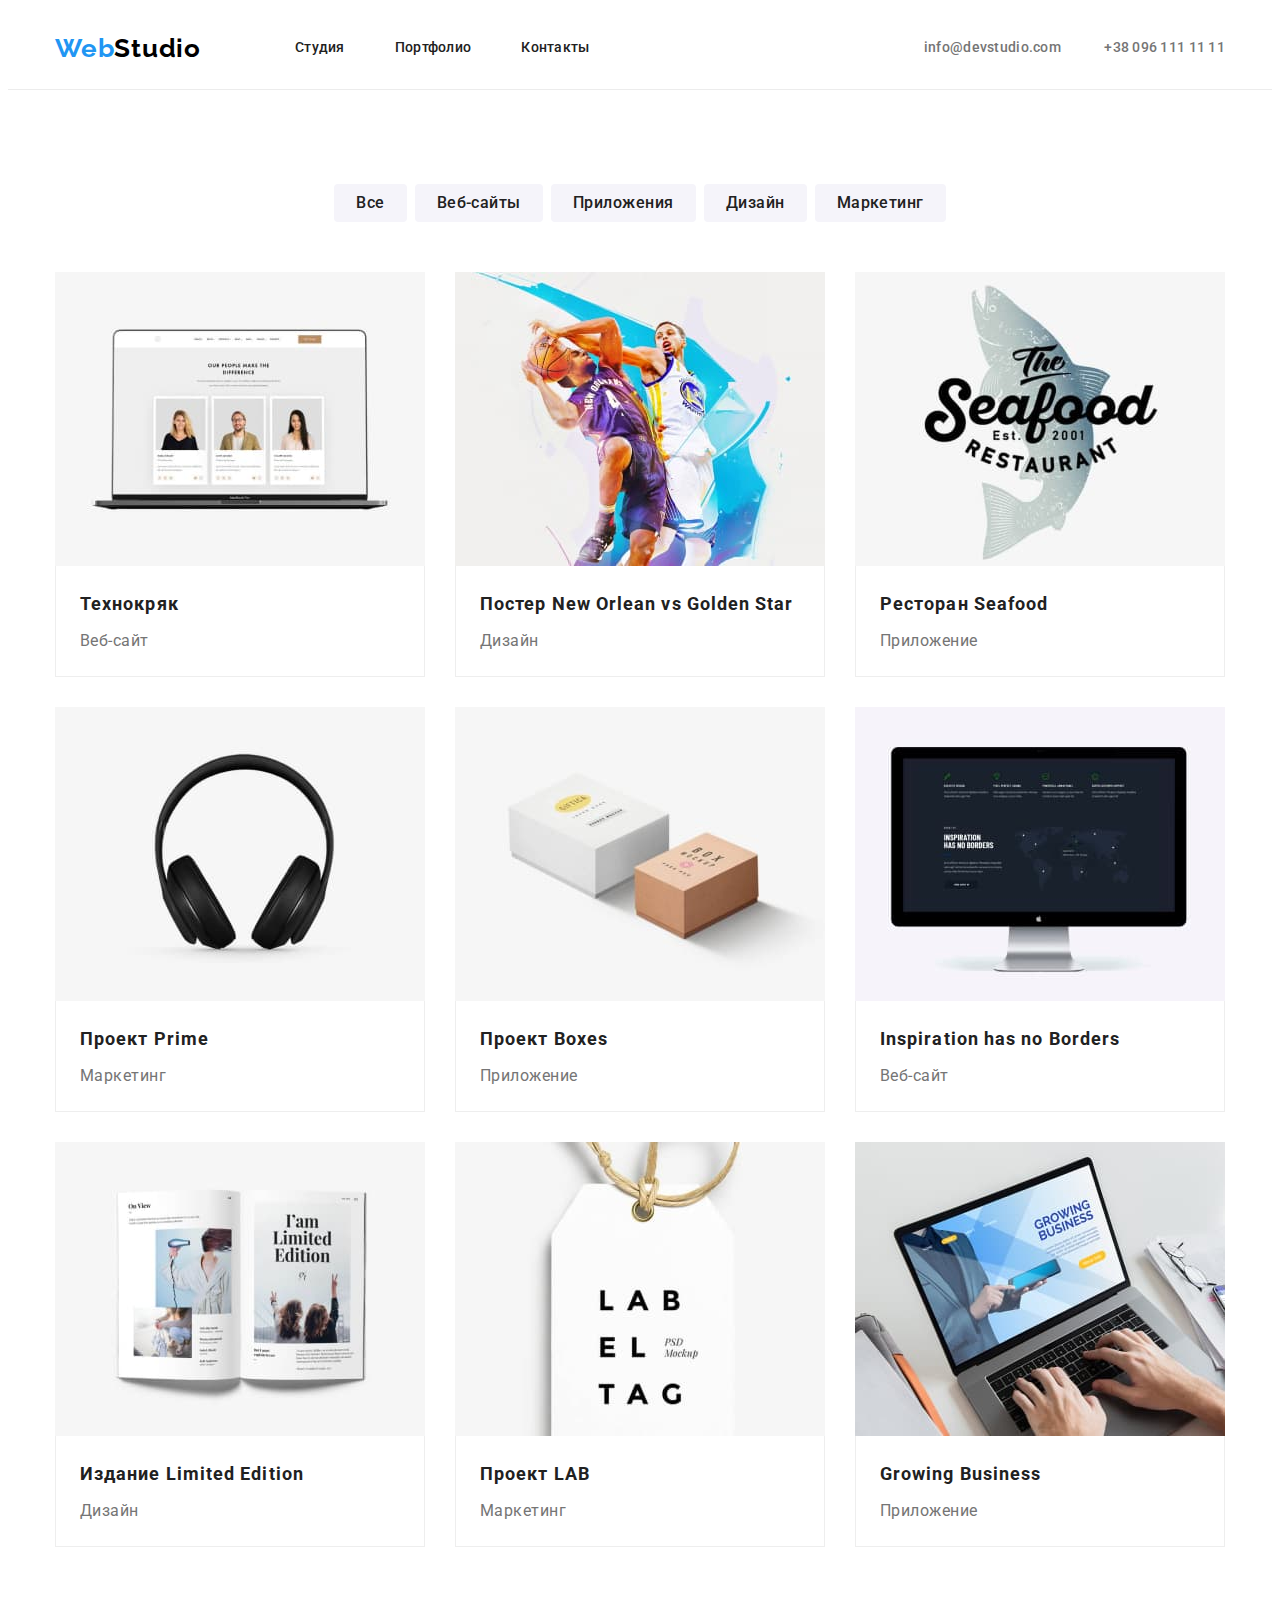
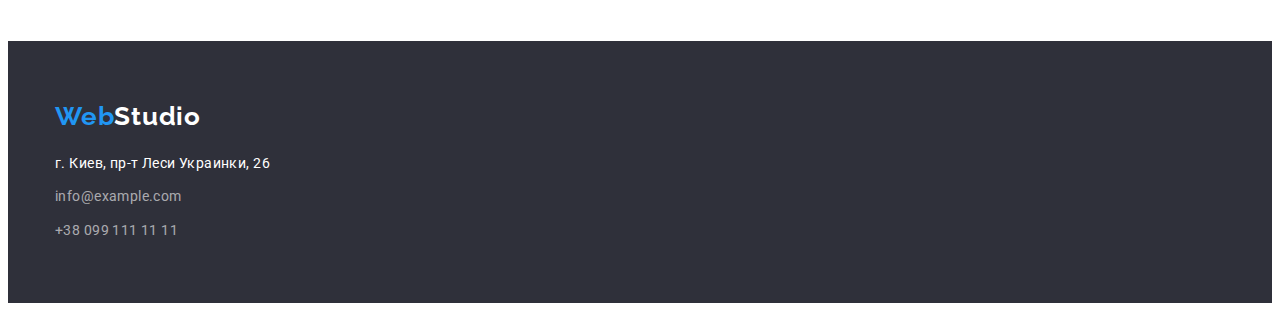
==== portfolio.html @ 08942e3b "homework-4" ====
<!DOCTYPE html>
<html lang="ru">
<head>
    <meta charset="UTF-8">
    <meta http-equiv="X-UA-Compatible" content="IE=edge">
    <meta name="viewport" content="width=device-width, initial-scale=1.0">
    <title>Portfolio</title>
    <link rel="stylesheet" href="https://cdnjs.cloudflare.com/ajax/libs/modern-normalize/1.1.0/modern-normalize.min.css"
        integrity="sha512-wpPYUAdjBVSE4KJnH1VR1HeZfpl1ub8YT/NKx4PuQ5NmX2tKuGu6U/JRp5y+Y8XG2tV+wKQpNHVUX03MfMFn9Q=="
        crossorigin="anonymous" referrerpolicy="no-referrer" />
    <link rel="preconnect" href="https://fonts.googleapis.com">
    <link rel="preconnect" href="https://fonts.gstatic.com" crossorigin>
    <link href="https://fonts.googleapis.com/css2?family=Raleway:wght@700&family=Roboto:wght@400;500;700;900&display=swap"
        rel="stylesheet">
    <link rel="stylesheet" href="./css/styles.css">
</head>
<body>

    <header class="header">
        <div class="container header-container">
            <a href="./index.html" class="header-logo"><span class="header-logo-web">Web</span>Studio</a>
            <nav class="header-nav">
                <ul class="header-nav-list list">
                    <li class="header-nav-item"><a class="header-nav-link" href="./index.html">Студия</a></li>
                    <li class="header-nav-item"><a class="header-nav-link" href="./portfolio.html">Портфолио</a></li>
                    <li class="header-nav-item"><a class="header-nav-link" href="">Контакты</a></li>
                </ul>
            </nav>
            <div class="header-contacts">
                <a class="header-contacts-link-mail" href="mailto:info@devstudio.com">info@devstudio.com</a>
                <a class="header-contacts-link-tel" href="tel:+380961111111">+38 096 111 11 11</a>
            </div>
        </div>
    </header>

    <main class="hero">
        <section class="portfolio">
            <div class="container">
                <ul class="buttons-list list">
                    <li class="filter-button"><button type="button" class="filter-button-all">Все</button></li>
                    <li class="filter-button"><button type="button" class="filter-button-web">Веб-сайты</button></li>
                    <li class="filter-button"><button type="button" class="filter-button-app">Приложения</button></li>
                    <li class="filter-button"><button type="button" class="filter-button-design">Дизайн</button></li>
                    <li class="filter-button"><button type="button" class="filter-button-marketing">Маркетинг</button></li>
                </ul>

                <ul class="projects-list list">
                    <li class="project">
                        <img src="./images/portfolio-image-1.jpeg" alt="Technocrack" width="370" height="294">
                        <div class="project-description">
                            <h4 class="project-name">Технокряк</h4>
                            <p class="project-type">Веб-сайт</p>
                        </div>
                    </li>
                    <li class="project">
                        <img src="./images/portfolio-image-2.jpeg" alt="Poster New Orlean vs Golden Star" width="370" height="294">
                        <div class="project-description">
                            <h4 class="project-name">Постер New Orlean vs Golden Star</h4>
                            <p class="project-type">Дизайн</p>
                        </div>
                    </li>
                    <li class="project">
                        <img src="./images/portfolio-image-3.jpeg" alt="Restaurant Seafood" width="370" height="294">
                        <div class="project-description">
                            <h4 class="project-name">Ресторан Seafood</h4>
                            <p class="project-type">Приложение</p>
                        </div>
                    </li>
                    <li class="project">
                        <img src="./images/portfolio-image-4.jpeg" alt="Project Prime" width="370" height="294">
                        <div class="project-description">
                            <h4 class="project-name">Проект Prime</h4>
                            <p class="project-type">Маркетинг</p>
                        </div>
                    </li>
                    <li class="project">
                        <img src="./images/portfolio-image-5.jpeg" alt="Project Boxes" width="370" height="294">
                        <div class="project-description">
                            <h4 class="project-name">Проект Boxes</h4>
                            <p class="project-type">Приложение</p>
                        </div>
                    </li>
                    <li class="project">
                        <img src="./images/portfolio-image-6.jpeg" alt="Inspiration has no Borders" width="370" height="294">
                        <div class="project-description">
                            <h4 class="project-name">Inspiration has no Borders</h4>
                            <p class="project-type">Веб-сайт</p>
                        </div>
                    </li>
                    <li class="project">
                        <img src="./images/portfolio-image-7.jpeg" alt="Publication Limited Edition" width="370" height="294">
                        <div class="project-description">
                            <h4 class="project-name">Издание Limited Edition</h4>
                            <p class="project-type">Дизайн</p>
                        </div>
                    </li>
                    <li class="project">
                        <img src="./images/portfolio-image-8.jpeg" alt="Project LAB" width="370" height="294">
                        <div class="project-description">
                            <h4 class="project-name">Проект LAB</h4>
                            <p class="project-type">Маркетинг</p>
                        </div>
                    </li>
                    <li class="project">
                        <img src="./images/portfolio-image-9.jpeg" alt="Growing Business" width="370" height="294">
                        <div class="project-description">
                            <h4 class="project-name">Growing Business</h4>
                            <p class="project-type">Приложение</p>
                        </div>
                    </li>
                </ul>
            </div>
        </section>
    </main>

    <footer class="footer-section">
        <div class="container footer-info">
            <div class="footer-logo-all"><a href="./index.html" class="footer-logo"><span
                        class="footer-logo-web">Web</span>Studio</a></div>
            <address class="footer-address">г. Киев, пр-т Леси Украинки, 26</address>
            <div class="footer-contacts">
                <p class="footer-mail"><a class="footer-contacts-link" href="mailto:info@example.com">info@example.com</a>
                </p>
                <p class="footer-tel"><a class="footer-contacts-link" href="tel:+380991111111">+38 099 111 11 11</a></p>
            </div>
        </div>
    </footer>

</body>
</html>
---- css/styles.css ----
html {
  box-sizing: border-box;
}

*,
::before,
::after {
  box-sizing: inherit;
}

:root {
  --black: #212121;
  --gray: #757575;
  --accent-color: #2196f3;
}

h1,
h2,
h3,
h4,
p {
  margin-top: 0;
  margin-bottom: 0;
}

ul {
  padding-top: 0;
  padding-bottom: 0;
  padding-left: 0;
  margin-top: 0px;
  margin-bottom: 0px;
}

img {
  display: block;
}

address {
  font-style: normal;
}

.container {
  width: 1200px;
  padding-left: 15px;
  padding-right: 15px;
  margin-left: auto;
  margin-right: auto;
}

.header-container {
  margin-left: auto;
  margin-right: auto;
  display: flex;
  align-items: center;

  padding-top: 25px;
  padding-bottom: 25px;
}

.header-nav-list {
  display: flex;
  align-items: center;
}

.list {
  list-style: none;
}

a {
  text-decoration: none;
}

.header {
  border-bottom: 1px solid #ececec;
}

.header-logo {
  font-family: Raleway;
  font-weight: bold;
  font-size: 26px;
  line-height: 1.19;

  letter-spacing: 0.03em;

  color: #000000;
  margin-right: 94px;
}

.header-logo-web {
  color: var(--accent-color);
}

.header-nav-item:not(:last-child) {
  margin-right: 50px;
}

.header-nav-list,
.header-contacts {
  font-family: "Roboto", sans-serif;
  font-weight: 500;
  font-size: 14px;
  line-height: 1.14;
  letter-spacing: 0.02em;

  margin-top: 0px;
  margin-bottom: 0px;
}

.header-nav-link:hover,
.header-nav-link:focus,
.header-contacts-link-mail:hover,
.header-contacts-link-mail:focus,
.header-contacts-link-tel:hover,
.header-contacts-link-tel:focus {
  color: var(--accent-color);
}

.header-nav-link {
  color: var(--black);
}

.header-contacts {
  margin-left: auto;
}

.header-contacts-link-mail {
  margin-right: 40px;
}

.header-contacts-link-mail,
.header-contacts-link-tel {
  color: var(--gray);
}

.hero {
  font-family: Roboto, sans-serif;
  font-style: normal;
  font-weight: normal;
  font-size: 14px;
  line-height: 1.71;
  /* or 171% */

  letter-spacing: 0.03em;

  color: #212121;
}

.main-section {
  background: #2f303a;
  display: block;
  padding-top: 200px;
  padding-bottom: 200px;
}

.main-section-description {
  font-family: "Roboto", sans-serif;
  font-weight: 900;
  font-size: 44px;
  line-height: 1.36;

  text-align: center;
  letter-spacing: 0.06em;
  text-transform: uppercase;
  color: #ffffff;

  display: block;
  padding-bottom: 30px;
}

.main-section-button {
  font-family: "Roboto", sans-serif;
  font-size: 16px;
  line-height: 1.88;
  align-items: center;
  text-align: center;
  letter-spacing: 0.06em;

  border-radius: 4px;
  color: #ffffff;
  background-color: #2196f3;
  cursor: pointer;

  display: block;
  padding: 10px 32px;
  border: none;
  margin-left: auto;
  margin-right: auto;
  min-height: 50px;
}

.main-section-button:hover,
.main-section-button:focus {
  background: #188ce8;
  box-shadow: 0px 4px 4px rgba(0, 0, 0, 0.15);
  border-radius: 4px;
  cursor: pointer;
}

.about-us-section {
  padding-top: 94px;
  padding-bottom: 94px;
}

.about-us-header {
  font-family: Roboto, sans-serif;
  font-weight: bold;
  font-size: 14px;
  line-height: 1.14;
  letter-spacing: 0.03em;
  text-transform: uppercase;

  color: #212121;
  padding-bottom: 10px;
}

.about-us-description {
  font-family: Roboto, sans-serif;
  font-weight: normal;
  font-size: 14px;
  line-height: 1.71;

  letter-spacing: 0.03em;

  color: #757575;
}

.about-us-list {
  display: flex;
  margin-top: 0px;
  margin-bottom: 0px;
}

.about-us-container {
  width: 270px;
}

.about-us-container:not(:last-child) {
  margin-right: 30px;
}

.what-we-do-section {
  padding-bottom: 94px;
}

.what-we-do-header {
  font-family: Roboto, sans-serif;
  font-weight: bold;
  font-size: 36px;
  line-height: 1.17;
  text-align: center;
  letter-spacing: 0.03em;

  color: #212121;
  display: block;
  padding-bottom: 50px;
}

.what-we-do-list {
  display: flex;
  margin-top: 0px;
  margin-bottom: 0px;
}

.what-we-do-img:not(:last-child) {
  margin-right: 30px;
}

.team-section {
  background: #f5f4fa;
  padding-bottom: 94px;
  padding-top: 94px;
}

.team-list {
  display: flex;
  flex-wrap: wrap;
  margin-top: 0px;
  margin-bottom: 0px;
}

.team-member-card {
  background: #ffffff;
  /* material shadow v1 */

  box-shadow: 0px 1px 3px rgba(0, 0, 0, 0.12), 0px 1px 1px rgba(0, 0, 0, 0.14),
    0px 2px 1px rgba(0, 0, 0, 0.2);
  border-radius: 0px 0px 4px 4px;

  flex-basis: calc((100% - 120px) / 4);
}

.team-member-card:not(:first-child) {
  margin-left: 30px;
}

.team-header {
  font-family: Roboto, sans-serif;
  font-weight: bold;
  font-size: 36px;
  line-height: 1.17;
  text-align: center;
  letter-spacing: 0.03em;

  color: #212121;
  padding-bottom: 50px;
}

.team-member-name {
  font-family: Roboto, sans-serif;
  font-style: normal;
  font-weight: 500;
  font-size: 16px;
  line-height: 1.19;

  text-align: center;
  letter-spacing: 0.03em;

  color: #212121;
  margin-bottom: 10px;
  padding-top: 30px;
}

.team-member-position {
  font-family: Roboto, sans-serif;
  font-style: normal;
  font-weight: normal;
  font-size: 16px;
  line-height: 1.19;

  text-align: center;
  letter-spacing: 0.03em;

  color: #757575;
  padding-bottom: 30px;
}

.footer-section {
  background-color: #2f303a;
}

.footer-logo {
  font-family: Raleway, sans-serif;
  font-weight: bold;
  font-size: 26px;
  line-height: 1.19;

  letter-spacing: 0.03em;

  color: #ffffff;
}

.footer-logo-web {
  color: var(--accent-color);
}

.footer-info {
  padding-top: 60px;
  padding-bottom: 60px;
}

.footer-address {
  font-family: Roboto, sans-serif;
  font-style: normal;
  font-weight: normal;
  font-size: 14px;
  line-height: 1.71;

  letter-spacing: 0.03em;

  color: #ffffff;
  margin-top: 20px;
}

.footer-mail {
  margin-top: 10px;
}

.footer-tel {
  margin-top: 10px;
}

.footer-contacts-link {
  font-family: Roboto, sans-serif;
  font-style: normal;
  font-weight: normal;
  font-size: 14px;
  line-height: 1.71;

  letter-spacing: 0.03em;

  color: rgba(255, 255, 255, 0.6);
}

.footer-contacts-link:hover,
.footer-contacts-link:focus {
  color: var(--accent-color);
}

.project-name {
  font-family: Roboto, sans-serif;
  font-style: normal;
  font-weight: bold;
  font-size: 18px;
  line-height: 2;

  letter-spacing: 0.06em;

  color: #212121;
}

.project-type {
  font-family: Roboto, sans-serif;
  font-style: normal;
  font-weight: normal;
  font-size: 16px;
  line-height: 1.87;

  letter-spacing: 0.03em;

  color: #757575;
}

.buttons-list {
  margin-top: 0px;
  margin-bottom: 0px;
  display: flex;
  justify-content: center;
  padding-bottom: 50px;
}

.filter-button-all {
  font-family: Roboto, sans-serif;
  font-weight: 500;
  font-size: 16px;
  line-height: 1.62;
  text-align: center;
  letter-spacing: 0.03em;
  color: #212121;
  cursor: pointer;

  border: 0px;
  background: #f5f4fa;
  border-radius: 4px;
  display: flex;
  box-sizing: content-box;
  padding: 6px 22px;
  margin-right: 8px;
}

.filter-button-all:hover,
.filter-button-all:focus {
  background-color: var(--accent-color);
  color: #ffffff;
  box-shadow: 0px 3px 1px rgba(0, 0, 0, 0.1), 0px 1px 2px rgba(0, 0, 0, 0.08),
    0px 2px 2px rgba(0, 0, 0, 0.12);
}

.filter-button-web {
  font-family: Roboto, sans-serif;
  font-weight: 500;
  font-size: 16px;
  line-height: 1.62;
  text-align: center;
  letter-spacing: 0.03em;
  color: #212121;
  cursor: pointer;

  border: 0px;
  background: #f5f4fa;
  border-radius: 4px;
  display: flex;
  box-sizing: content-box;
  padding: 6px 22px;
  margin-right: 8px;
}

.filter-button-web:hover,
.filter-button-web:focus {
  background-color: var(--accent-color);
  color: #ffffff;
  box-shadow: 0px 3px 1px rgba(0, 0, 0, 0.1), 0px 1px 2px rgba(0, 0, 0, 0.08),
    0px 2px 2px rgba(0, 0, 0, 0.12);
}

.filter-button-app {
  font-family: Roboto, sans-serif;
  font-weight: 500;
  font-size: 16px;
  line-height: 1.62;
  text-align: center;
  letter-spacing: 0.03em;
  color: #212121;
  cursor: pointer;

  border: 0px;
  background: #f5f4fa;
  border-radius: 4px;
  display: flex;
  box-sizing: content-box;
  padding: 6px 22px;
  margin-right: 8px;
}

.filter-button-app:hover,
.filter-button-app:focus {
  background-color: var(--accent-color);
  color: #ffffff;
  box-shadow: 0px 3px 1px rgba(0, 0, 0, 0.1), 0px 1px 2px rgba(0, 0, 0, 0.08),
    0px 2px 2px rgba(0, 0, 0, 0.12);
}

.filter-button-design {
  font-family: Roboto, sans-serif;
  font-weight: 500;
  font-size: 16px;
  line-height: 1.62;
  text-align: center;
  letter-spacing: 0.03em;
  color: #212121;
  cursor: pointer;

  border: 0px;
  background: #f5f4fa;
  border-radius: 4px;
  display: flex;
  box-sizing: content-box;
  padding: 6px 22px;
  margin-right: 8px;
}

.filter-button-design:hover,
.filter-button-design:focus {
  background-color: var(--accent-color);
  color: #ffffff;
  box-shadow: 0px 3px 1px rgba(0, 0, 0, 0.1), 0px 1px 2px rgba(0, 0, 0, 0.08),
    0px 2px 2px rgba(0, 0, 0, 0.12);
}

.filter-button-marketing {
  font-family: Roboto, sans-serif;
  font-weight: 500;
  font-size: 16px;
  line-height: 1.62;
  text-align: center;
  letter-spacing: 0.03em;
  color: #212121;
  cursor: pointer;

  border: 0px;
  background: #f5f4fa;
  border-radius: 4px;
  display: flex;
  box-sizing: content-box;
  padding: 6px 22px;
}

.filter-button-marketing:hover,
.filter-button-marketing:focus {
  background-color: var(--accent-color);
  color: #ffffff;
  box-shadow: 0px 3px 1px rgba(0, 0, 0, 0.1), 0px 1px 2px rgba(0, 0, 0, 0.08),
    0px 2px 2px rgba(0, 0, 0, 0.12);
}

.projects-list {
  display: flex;
  flex-wrap: wrap;
  margin-left: -30px;
  margin-top: -30px;
}

.project {
  margin-left: 30px;
  margin-top: 30px;

  flex-basis: calc((100% - 90px) / 3);
}

.project-description {
  padding: 20px 24px;
  border: 1px solid #eeeeee;
  border-top: none;
}

.project-name {
  margin-bottom: 4px;
}

.portfolio {
  padding-top: 94px;
  padding-bottom: 94px;
}
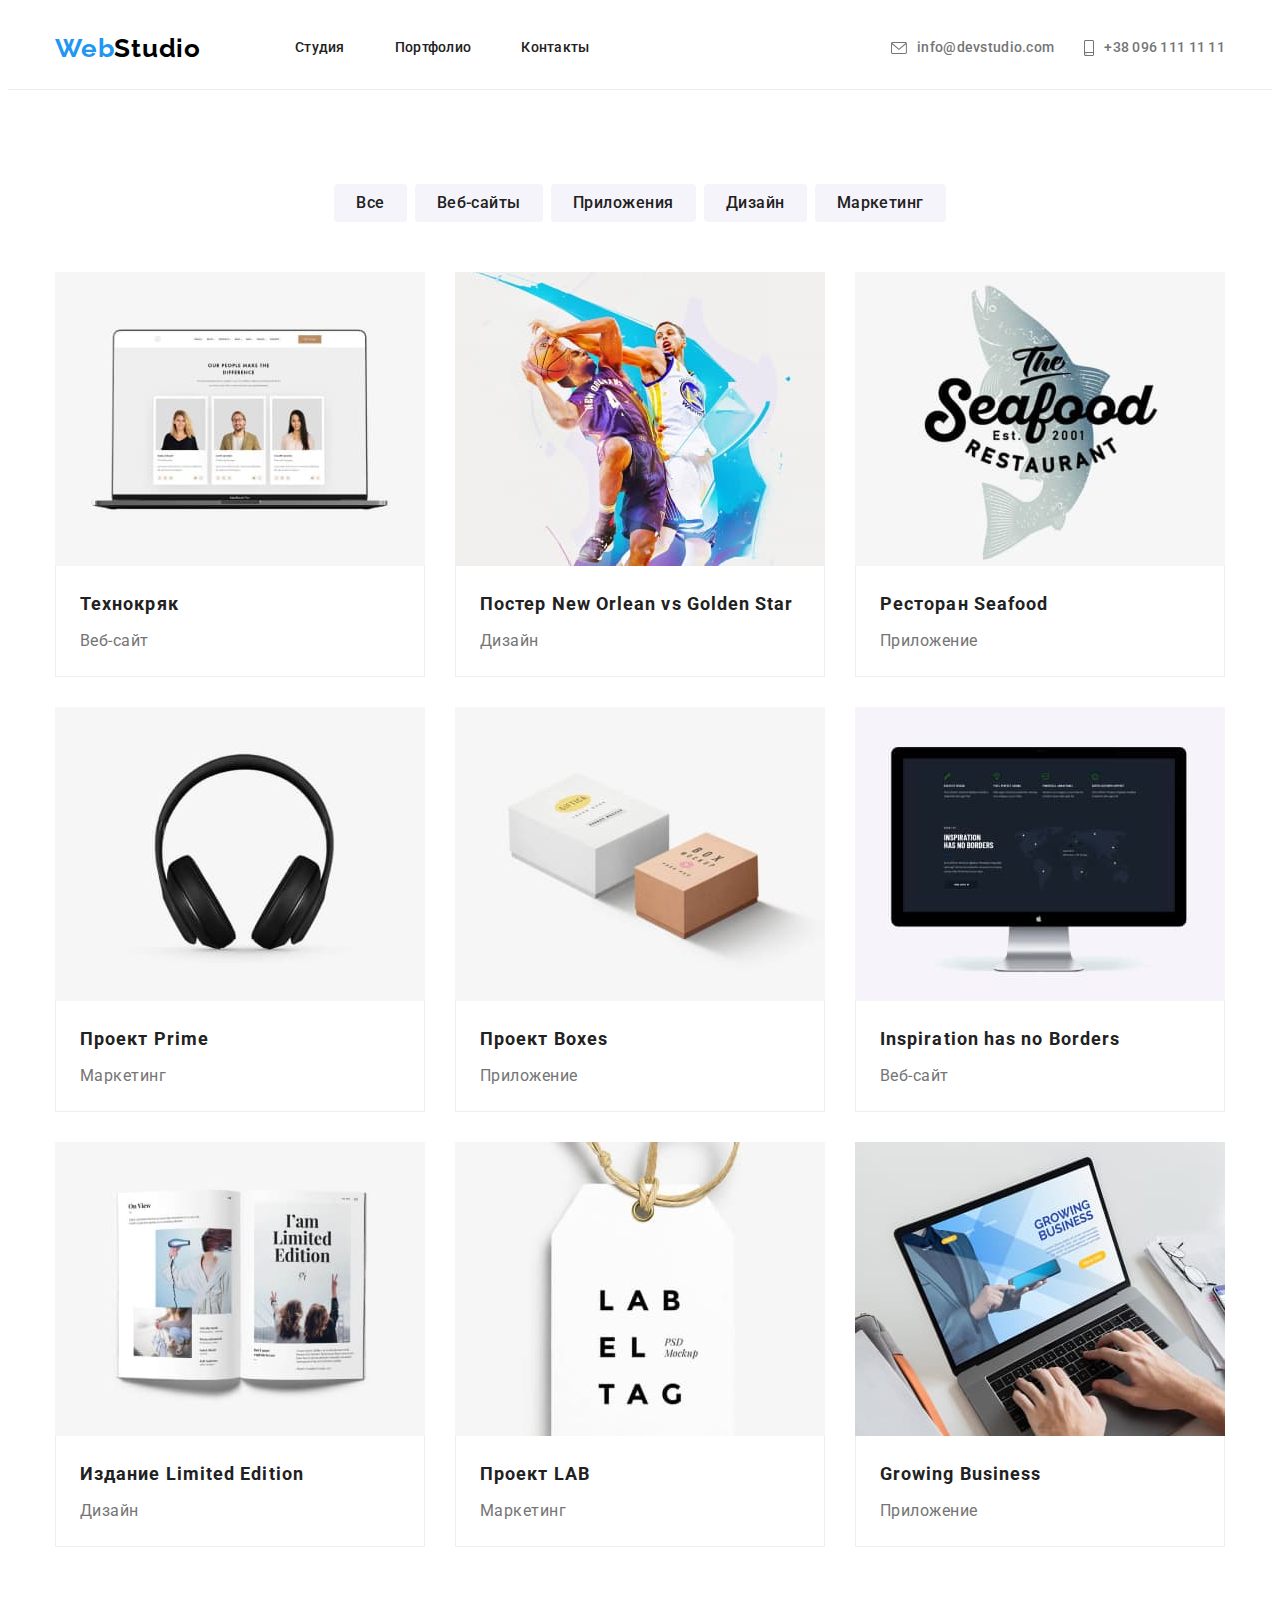
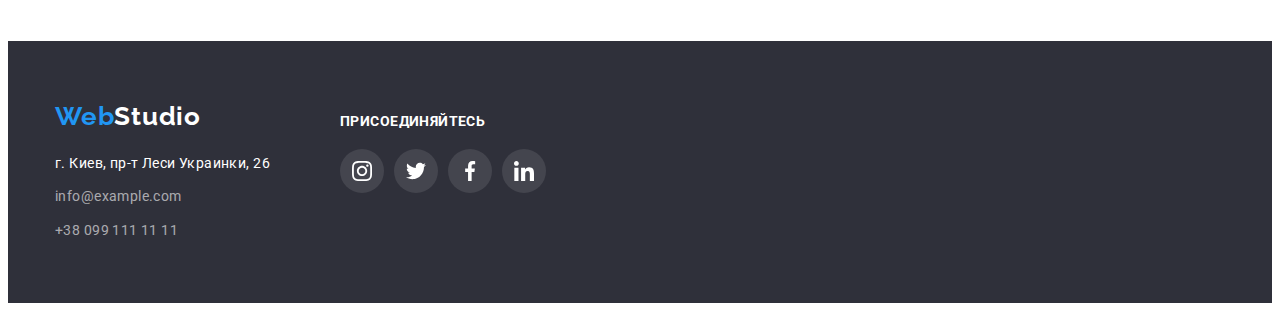
==== commit 5472f566: "homework-4" ====
--- a/portfolio.html
+++ b/portfolio.html
@@ -27,8 +27,18 @@
                 </ul>
             </nav>
             <div class="header-contacts">
-                <a class="header-contacts-link-mail" href="mailto:info@devstudio.com">info@devstudio.com</a>
-                <a class="header-contacts-link-tel" href="tel:+380961111111">+38 096 111 11 11</a>
+                <a class="header-contacts-link-mail" href="mailto:info@devstudio.com">
+                    <svg class="icon-mail" width="16" height="12">
+                        <use href="./images/symbol-defs.svg#icon-mail"></use>
+                    </svg>
+                    info@devstudio.com
+                </a>
+                <a class="header-contacts-link-tel" href="tel:+380961111111">
+                    <svg class="icon-tel" width="10" height="16">
+                        <use href="./images/symbol-defs.svg#icon-tel"></use>
+                    </svg>
+                    +38 096 111 11 11
+                </a>
             </div>
         </div>
     </header>
@@ -115,16 +125,52 @@
 
     <footer class="footer-section">
         <div class="container footer-info">
-            <div class="footer-logo-all"><a href="./index.html" class="footer-logo"><span
-                        class="footer-logo-web">Web</span>Studio</a></div>
-            <address class="footer-address">г. Киев, пр-т Леси Украинки, 26</address>
-            <div class="footer-contacts">
-                <p class="footer-mail"><a class="footer-contacts-link" href="mailto:info@example.com">info@example.com</a>
-                </p>
-                <p class="footer-tel"><a class="footer-contacts-link" href="tel:+380991111111">+38 099 111 11 11</a></p>
+            <div class="footer-main-info">
+                <div class="footer-logo-all"><a href="./index.html" class="footer-logo"><span
+                            class="footer-logo-web">Web</span>Studio</a></div>
+                <address class="footer-address">г. Киев, пр-т Леси Украинки, 26</address>
+                <div class="footer-contacts">
+                    <p class="footer-mail"><a class="footer-contacts-link"
+                            href="mailto:info@example.com">info@example.com</a></p>
+                    <p class="footer-tel"><a class="footer-contacts-link" href="tel:+380991111111">+38 099 111 11 11</a></p>
+                </div>
+            </div>
+            <div class="footer-social">
+                <p class="footer-social-header">присоединяйтесь</p>
+                <div class="footer-social-links">
+                    <ul class="footer-social-list list">
+                        <li class="footer-social-item">
+                            <a class="footer-social-link-bg" href="">
+                                <svg class="footer-icon-insta" width="20" height="20">
+                                    <use href="./images/symbol-defs.svg#icon-insta"></use>
+                                </svg>
+                            </a>
+                        </li>
+                        <li class="footer-social-item">
+                            <a class="footer-social-link-bg" href="">
+                                <svg class="footer-icon-twitter" width="20" height="20">
+                                    <use href="./images/symbol-defs.svg#icon-twitter"></use>
+                                </svg>
+                            </a>
+                        </li>
+                        <li class="footer-social-item">
+                            <a class="footer-social-link-bg" href="">
+                                <svg class="footer-icon-facebook" width="20" height="20">
+                                    <use href="./images/symbol-defs.svg#icon-facebook"></use>
+                                </svg>
+                            </a>
+                        </li>
+                        <li class="footer-social-item">
+                            <a class="footer-social-link-bg" href="">
+                                <svg class="footer-icon-linkedin" width="20" height="20">
+                                    <use href="./images/symbol-defs.svg#icon-linkedin"></use>
+                                </svg>
+                            </a>
+                        </li>
+                    </ul>
+                </div>
             </div>
         </div>
     </footer>
-
 </body>
 </html>--- a/css/styles.css
+++ b/css/styles.css
@@ -48,8 +48,6 @@
 }
 
 .header-container {
-  margin-left: auto;
-  margin-right: auto;
   display: flex;
   align-items: center;
 
@@ -120,16 +118,31 @@
 }
 
 .header-contacts {
+  display: flex;
+  align-items: center;
   margin-left: auto;
 }
 
 .header-contacts-link-mail {
-  margin-right: 40px;
+  margin-right: 30px;
+  display: flex;
+  align-items: center;
+}
+
+.header-contacts-link-tel {
+  display: flex;
+  align-items: center;
 }
 
 .header-contacts-link-mail,
 .header-contacts-link-tel {
   color: var(--gray);
+}
+
+.icon-mail,
+.icon-tel {
+  margin-right: 10px;
+  fill: currentColor;
 }
 
 .hero {
@@ -146,10 +159,23 @@
 }
 
 .main-section {
-  background: #2f303a;
   display: block;
   padding-top: 200px;
   padding-bottom: 200px;
+  background-color: #2f303a;
+  background-image: linear-gradient(
+      to right,
+      rgba(47, 48, 58, 0.4),
+      rgba(47, 48, 58, 0.4)
+    ),
+    url(../images/main-section-image.jpeg);
+  max-width: 1600px;
+  height: 600px;
+  margin-left: auto;
+  margin-right: auto;
+  background-repeat: no-repeat;
+  background-size: cover;
+  background-position: center;
 }
 
 .main-section-description {
@@ -238,6 +264,17 @@
   margin-right: 30px;
 }
 
+.about-us-bg {
+  display: flex;
+  justify-content: center;
+  align-items: center;
+  width: 270px;
+  height: 120px;
+  margin-bottom: 30px;
+  background-color: #f5f4fa;
+  border-radius: 4px;
+}
+
 .what-we-do-section {
   padding-bottom: 94px;
 }
@@ -279,6 +316,7 @@
 }
 
 .team-member-card {
+  width: 270px;
   background: #ffffff;
   /* material shadow v1 */
 
@@ -331,7 +369,92 @@
   letter-spacing: 0.03em;
 
   color: #757575;
+  margin-bottom: 16px;
+}
+
+.team-member-social {
   padding-bottom: 30px;
+}
+
+.social-list {
+  display: flex;
+  justify-content: center;
+}
+
+.social-item:not(:last-child) {
+  margin-right: 10px;
+}
+
+.social-link-bg {
+  display: flex;
+  align-items: center;
+  justify-content: center;
+  width: 44px;
+  height: 44px;
+  border-radius: 50%;
+  color: #afb1b8;
+  background-color: #fff;
+}
+
+.icon-insta,
+.icon-twitter,
+.icon-facebook,
+.icon-linkedin {
+  fill: currentColor;
+}
+
+.social-link-bg:hover,
+.social-link-bg:focus {
+  color: #ffffff;
+  background-color: var(--accent-color);
+}
+
+.clients-container {
+  padding-top: 94px;
+  padding-bottom: 94px;
+}
+
+.clients-header {
+  font-family: "Roboto";
+  font-style: normal;
+  font-weight: 700;
+  font-size: 36px;
+  line-height: 42px;
+  text-align: center;
+  letter-spacing: 0.03em;
+
+  color: #212121;
+  padding-bottom: 50px;
+}
+
+.client-link {
+  display: flex;
+  align-items: center;
+  justify-content: center;
+  width: 170px;
+  height: 92px;
+  border: 1px solid #afb1b8;
+  color: #afb1b8;
+  border-radius: 4px;
+}
+
+.icon-client {
+  fill: currentColor;
+}
+
+.client-link:hover,
+.client-link:focus {
+  color: var(--accent-color);
+  border-color: var(--accent-color);
+}
+
+.clients-list {
+  display: flex;
+  justify-content: center;
+}
+
+.clients-list-item:not(:last-child) {
+  margin-right: 30px;
 }
 
 .footer-section {
@@ -354,8 +477,13 @@
 }
 
 .footer-info {
+  display: flex;
   padding-top: 60px;
   padding-bottom: 60px;
+}
+
+.footer-main-info {
+  margin-right: 70px;
 }
 
 .footer-address {
@@ -396,6 +524,48 @@
   color: var(--accent-color);
 }
 
+.footer-social {
+  padding-top: 12px;
+}
+
+.footer-social-header {
+  font-family: "Roboto";
+  font-style: normal;
+  font-weight: 700;
+  font-size: 14px;
+  line-height: 16px;
+  letter-spacing: 0.03em;
+  text-transform: uppercase;
+
+  color: #ffffff;
+  margin-bottom: 20px;
+}
+
+.footer-social-list {
+  display: flex;
+  justify-content: center;
+}
+
+.footer-social-item:not(:last-child) {
+  margin-right: 10px;
+}
+
+.footer-social-link-bg {
+  display: flex;
+  align-items: center;
+  justify-content: center;
+  width: 44px;
+  height: 44px;
+  border-radius: 50%;
+  fill: #ffffff;
+  background-color: rgba(255, 255, 255, 0.1);
+}
+
+.footer-social-link-bg:hover,
+.footer-social-link-bg:focus {
+  background-color: var(--accent-color);
+}
+
 .project-name {
   font-family: Roboto, sans-serif;
   font-style: normal;
@@ -574,6 +744,13 @@
   margin-top: 30px;
 
   flex-basis: calc((100% - 90px) / 3);
+}
+
+.project:hover,
+.project:focus {
+  box-shadow: 0px 1px 1px rgba(0, 0, 0, 0.12), 0px 4px 4px rgba(0, 0, 0, 0.06),
+    1px 4px 6px rgba(0, 0, 0, 0.16);
+  cursor: pointer;
 }
 
 .project-description {
